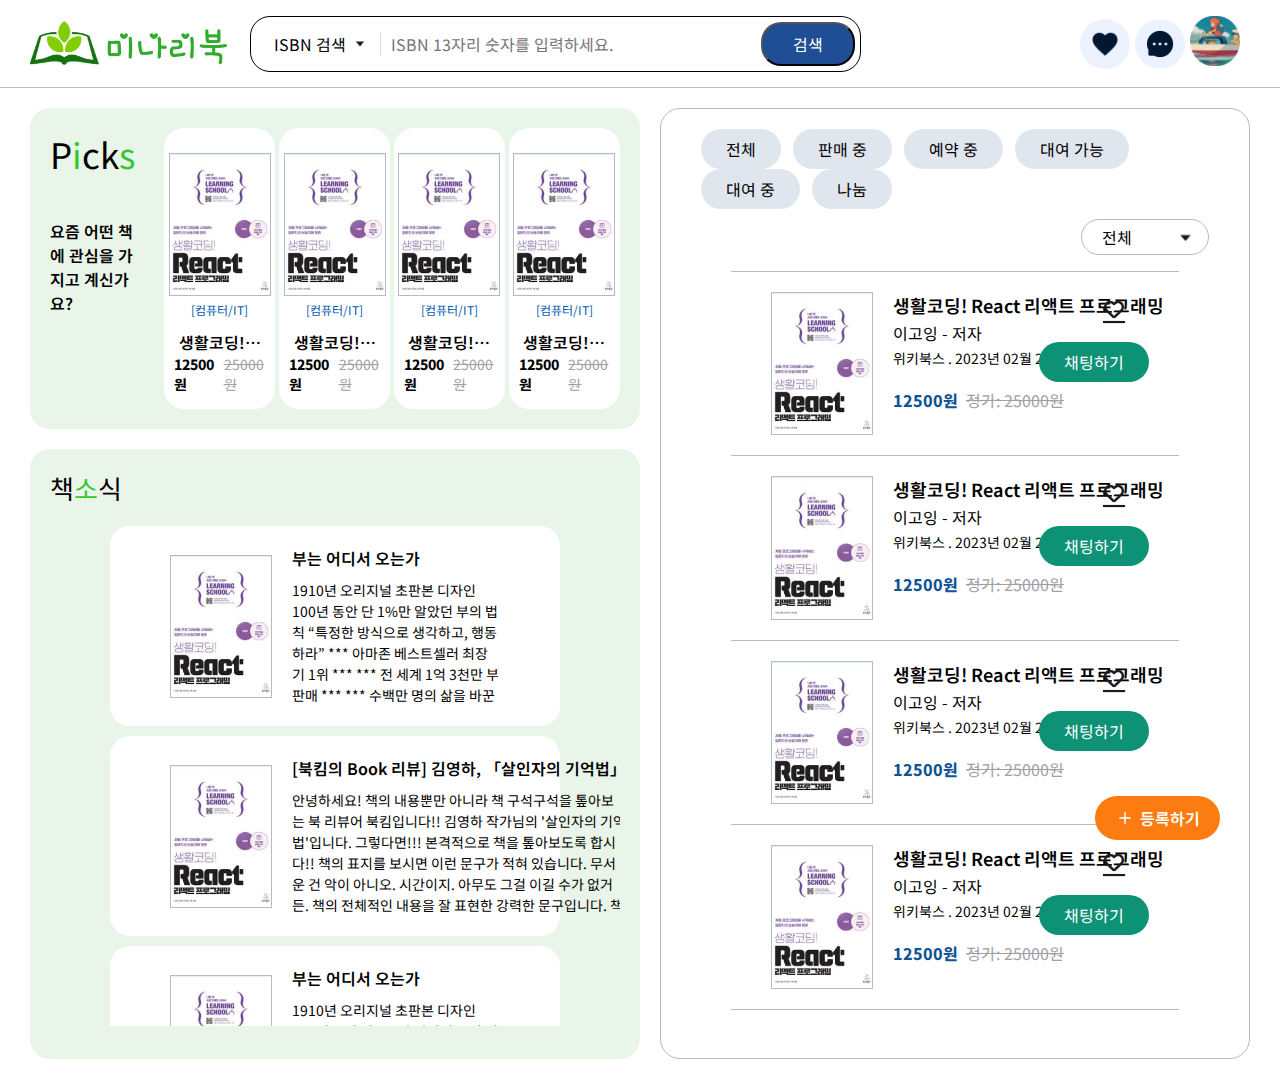
==== index.html @ 19fd7605 "fix: file restructuring" ====
<!DOCTYPE html>
<html>
<head>
    <meta charset="utf-8">
    <meta name="viewport" content="width=device-width, initial-scale=1">
    <title>홈페이지</title>
    <link rel="stylesheet" href="/public/css/header.css">
    <link rel="stylesheet" href="/public/css/main.css">
</head>
<body>
    <div class="header-container">
        <div class="search-container">
            <img src="/public/assets/images/logo.png" alt="">
            <div class="search-wrapper">
                <select id="search-type">
                    <option value="isbn"><span>ISBN 검색</span></option>
                    <option value="title">제목 검색</option>
                </select>
                <input type="text" class="search-input" placeholder="ISBN 13자리 숫자를 입력하세요.">
                <button class="search-btn">검색</button>
            </div>
            
        </div>
        <div class="menu-container">
            <ul class="menu-wrapper">
                <li id="interest-menu" class="active">
                    <img src="/public/assets/icons/interest-menu.png" alt="">
                </li>
                <li id="chat-menu">
                    <img src="/public/assets/icons/chat-menu.png" alt="">
                </li>
                <li id="profile-menu">
                    <img src="/public/assets/images/profile-image.png" alt="">
                </li>
            </ul>
        </div>

    </div>
    <div class="main-container">
        <div class="left-container">
            <div class="interest-container">
                <div class="intro-wrapper">
                    <div class="intro-title">P<span>i</span>ck<span>s</span></div>
                    <div class="intro-content">요즘 어떤 책에 관심을 가지고 계신가요?</div>
                </div>
                <div class="interest-wrapper">
                    <ul class="interest-book-wrapper">
                        <!-- <li class="interest-book-item">
                            <img src="/public/assets/images/book-image.png" alt="">
                            <div class="interest-book-info">
                                <div class="interest-book-title">책 제목</div>
                                <div class="interest-book-author">작가</div>
                            </div>
                        </li> -->
                    </ul>
                </div>
            </div>
            <div class="post-container">
                <div class="post-container-title">책<span>소</span>식</div>
                <ul class="post-wrapper">
                    <!-- <li class="post-item">
                        <img src="/public/assets/images/exampleBook.png" alt="">
                        <div class="post-content-wrapper">
                            <div class="post-title"></div>
                            <div class="post-content"></div>
                        </div>
                    </li> -->
                </ul>

            </div>
        </div>
        
        <div class="book-list-container">
            <div class="category-container">
                <div class="sorting-container">
                    <button class="all-btn">전체</button>
                    <button class="all-btn">판매 중</button>
                    <button class="all-btn">예약 중</button>
                    <button class="all-btn">대여 가능</button>
                    <button class="all-btn">대여 중</button>
                    <button class="all-btn">나눔</button>
                </div>
                <div class="category-select-container">
                    <select id="category-select">
                        <option value="all">전체</option>
                        <option value="novel">소설</option>
                        <option value="comic">만화</option>
                        <option value="it">컴퓨터/IT</option>
                        <option value="history">역사</option>
                        <option value="science">과학</option>
                        <option value="art">예술</option>
                        <option value="cook">요리</option>
                        <option value="travel">여행</option>
                        <option value="etc">기타</option>
                    </select>
                </div>
            </div>
            <div class="book-list-content">
                <ul class="book-list-wrapper">
                    <!-- <li class="book-item">
                        <img src="/public/assets/images/exampleBook.png" alt="">
                        <div class="book-info">
                            <div class="book-title">생활코딩! React 리액트 프로그래밍</div>
                            <div class="book-author">이고잉 - 저자</div>
                            <div class="book-publisher">위키북스 . 2023년 02월 22일</div>
                            <div class="book-price-wrapper">
                                <div class="book-sale-price">12,500원</div>
                                <div class="book-price">정가: 25000원</div>
                            </div>
                            <img class="heart-icon" src="/public/assets/icons/heart-white.png" alt="">
                            <button class="go-to-chat-btn">채팅하기</button>
                        </div>
                    </li> -->
                </ul>
            </div>
        </div>
        <div class="create-button-container">
            <div class="create-btn">
                <img src="/public/assets/icons/plus.png">
                <span>등록하기</span>
            </div>
            <ul class="create-option-wrapper">
                <li class="post-create-btn">
                    <img src="/public/assets/icons/post-create.png">
                    <span>게시글 작성</span>
                </li>
                <li class="shre-create-btn">
                    <img src="/public/assets/icons/share-create.png">
                    <span>책 나누기</span>
                </li>
                <li class="rent-create-btn">
                    <img src="/public/assets/icons/rent-create.png">
                    <span>책 대여 등록하기</span>
                </li>
                <li class="sell-create-btn">
                    <img src="/public/assets/icons/sell-create.png">
                    <span>책 판매하기</span>
                </li>
            </li>
        </ul>
    </div>
    <script src="/public/js/data.js"></script>
    <script src="/public/js/util/index.js"></script>
</body>
</html>
---- public/css/header.css ----
html, body {
    height: 100%;
    margin: 0;
    display: flex;
    flex-direction: column;
}
/*header*/
.header-container{
    display: flex;
    flex-direction: row;
    justify-content: space-between;
    align-items: center;
    border-bottom: 1px solid #C1BBBB;
    padding: 0 30px;
}
/*search-container*/
.search-container {
    display: flex;
    flex-direction: row;
    align-items: center;;
}
.search-container img {
    width: 200px;
    height: 50px;
}
.search-wrapper {
    display: flex;
    flex-direction: row;
    border: 1px solid #000;
    border-radius: 20px;
    padding: 5px;
    margin-left: 20px;
}
#search-type {
    padding: 8px 24px 8px 8px;
    background-image: url('/public/assets/icons/drop-down.png');
    background-repeat: no-repeat;
    background-position: right center;
    background-size: 20px;
    -webkit-appearance: none;
    -moz-appearance: none; 
    appearance: none;
    align-self: right;
    border: none;
    font-size: 16px;
    color: #000;
    background-color: transparent;
    margin-left: 10px;
}
#search-type:focus, 
#search-type:active {
    outline: none; 
}
.search-input {
    border: none;
    font-size: 16px;
    background-color: transparent;
    border-left: 1px solid #DFE0E1;
    margin: 10px;
    padding: 0 10px;
}
.search-btn{
    background-color: #1F4E94;
    border-radius: 20px;
    padding: 5px 30px;
    color: #fff;
    font-size: 16px;
}

/*menu-container*/
.menu-wrapper{
    display: flex;
    flex-direction: row;
    list-style: none;
    align-items: center;
}
#interest-menu,
#chat-menu {
    background-color: #ECF2FF;
    padding: 10px;
    border-radius: 50px;
    margin-right: 5px;
    display: flex;
    align-items: center;
}
#interest-menu img,
#chat-menu img {
    width: 30px;
    height: 30px;
}
#profile-menu img {
    width: 50px;
    height: 50px;
    margin-right: 10px;
}
---- public/css/main.css ----
@import url('https://fonts.googleapis.com/css2?family=Noto+Sans+KR:wght@100..900&display=swap');
* {
    font-family: "Noto Sans KR", sans-serif;
}
.main-container{
    flex: 1;
    display: flex;
    flex-direction: row;
    padding: 20px 30px;
}
.left-container{
    width: 50%;
    display: flex;
    flex-direction: column;
}
/*interest-container*/
.interest-container{
    border-radius: 20px;
    margin-bottom: 10px;
    background-color: #EAF5E9;
    padding: 20px;
    display: flex;
    flex-direction: row;
}
.intro-wrapper {
    width: 20%;
    margin-right: 20px;
}
.intro-wrapper > .intro-title {
    font-size: 35px;
    white-space: nowrap;
}
.intro-wrapper > .intro-title span{
    color: #32C82F;
}
.intro-wrapper > .intro-content {
    font-size: 16px;
    font-weight: 600;
    margin-top: 40px;
}
.interest-wrapper {
    width: 80%;
}
.interest-book-wrapper {
    list-style: none;
    display: flex;
    flex-direction: row;
    justify-content: center;
    align-items: center;
    justify-content: space-between;
    padding: 0;
    margin: 0;
    height: 100%;
}
.interest-book-item {
    background-color: #fff;
    border-radius: 20px;
    display: flex;
    flex-direction: column;
    padding: 10px;
    align-items: center;
    justify-content: center;
    width: 20%;
    margin: 0;
}
.interest-book-item > img {
    width: 100px;
    height: auto;
    border: 1px solid #B6BBC0;
    margin-top: 15px;
}
.interest-book-item > .category {
    font-size: 12px;
    color: #075DAD;
    margin-top: 5px;
}
.interest-book-item > .title {
    font-size: 16px;
    font-weight: 600;
    width: 90%;
    overflow: hidden;
    text-overflow: ellipsis;
    white-space: nowrap;
    margin-top: 12px;
}
.interest-book-item > .price-wrapper {
    display: flex;
    flex-direction: row;
    align-items: center;
    margin-bottom: 5px;
}
.interest-book-item > .price-wrapper > .price {
    font-size: 14px;
    font-weight: 400;
    text-decoration: line-through;
    color: #9FA1A8;
    margin-left: 8px;
}
.interest-book-item > .price-wrapper > .sale-price {
    font-size: 14px;
    font-weight: 800;
}

/*post-container*/
.post-container{
    flex: 1;
    border-radius: 20px;
    margin-top: 10px;
    background-color: #EAF5E9;
    padding: 20px;
    display: flex;
    flex-direction: column;
}
.post-container-title {
    font-size: 26px;
    margin-bottom: 20px;
}
.post-container-title > span{
    color: #32C82F;
}

.post-wrapper{
    padding: 0;
    margin: 0;
    list-style: none;
    max-height: 500px;
    overflow-y: scroll;
}
.post-wrapper::-webkit-scrollbar {
    width: 0;
}
.post-item {
    display: flex;
    flex-direction: row;
    align-items: center;
    padding: 10px;
    background-color: #fff;
    border-radius: 20px;
    margin: 0 60px;
    padding: 20px 60px;
    margin-bottom: 10px;
}
.post-item > img {
    width: 100px;
    height: auto;
    border: 1px solid #B6BBC0;
    margin-right: 20px;
}
.post-content-wrapper {
    display: flex;
    flex-direction: column;
    align-self: start;
}
.post-content-wrapper > .post-title {
    font-size: 16px;
    font-weight: 600;
    margin-bottom: 10px;
    overflow: hidden;
    text-overflow: ellipsis;
    white-space: nowrap;
    flex: 0 0 auto;
}
.post-content-wrapper > .post-content {
    height: 80%;
    font-size: 14px;
    font-weight: 400;
    line-height: 1.5;
    max-height: 126px;
    overflow: hidden;
    text-overflow: ellipsis;
    flex: 1 1 auto;
}
/*book-list-container*/
.book-list-container {
    display: flex;
    flex-direction: column;
}
.book-list-container{
    flex:1;
    border: 1px solid #B6BBC0;
    margin-left: 20px;
    border-radius: 20px;
    background-color: #fff;
    padding: 20px 40px;
}
.sorting-container{
    margin-bottom: 10px;
}
.sorting-container button {
    background-color: #E0E6ED;
    border: none;
    padding: 8px 25px;
    border-radius: 20px;
    font-size: 16px;
    margin-right: 8px;
}
.category-select-container{
    float: right;
}
#category-select{
    padding: 5px 40px 5px 20px;
    background-image: url('/public/assets/icons/drop-down.png');
    background-repeat: no-repeat;
    background-position: right 10px center;
    background-size: 25px;
    -webkit-appearance: none;
    -moz-appearance: none; 
    appearance: none;
    align-self: right;
    font-size: 16px;
    color: #000;
    background-color:transparent;
    border: 1px solid #B4BABD;
    border-radius: 20px;
}
#category-select:focus, 
#category-select:active {
    outline: none; 
}
.book-list-content {
    padding: 0 30px;
}
.book-list-wrapper{
    padding: 0;
    max-height: 750px;
    overflow-y: scroll;
}
.book-list-wrapper::-webkit-scrollbar {
    width: 0;
}
.book-list-wrapper:nth-child(1){
    border-top: 1px solid #B6BBC0;
}
.book-item {
    list-style: none;
    display: flex;
    flex-direction: row;
    padding: 20px 0;
    border-bottom: 1px solid #B6BBC0;
    cursor: pointer;
}
.book-info {
    position: relative;
    flex: 1;
}
.book-item img {
    width: 100px;
    height: auto;
    border: 1px solid #B6BBC0;
    margin-right: 20px;
    margin-left: 40px;
}
.book-info .book-title {
    font-size: 18px;
    font-weight: 600;
}
.book-info .book-author {
    font-size: 16px;
    font-weight: 400;
    margin-top: 3px;
}
.book-info .book-publisher{
    font-size: 14px;
    font-weight: 400;
    margin-top: 3px;
}
.book-info .book-price-wrapper {
    display: flex;
    flex-direction: row;
    margin-top: 20px;
}
.book-info .book-sale-price{
    font-size: 16px;
    font-weight: 800;
    color: #0F5493;
}
.book-info .book-price{
    font-size: 16px;
    font-weight: 400;
    text-decoration: line-through;
    color: #9FA1A8;
    margin-left: 8px;
}
.book-info img{
    width: 30px;
    height: 30px;
    border: none;
    background-color: transparent;
    position: absolute;
    top: 20px;
    right: 30px;
    transform: translateY(-50%);
    cursor: pointer;
}
.book-info .go-to-chat-btn{
    background-color: #0D9276;
    border: none;
    border-radius: 20px;
    padding: 8px 25px;
    color: #fff;
    font-size: 16px;
    position: absolute;
    top: 30px;
    right: 30px;
    transform: translateY(50%);
    cursor: pointer;
}

/* create-button-container */
.create-button-container {
    position: relative;
}
.create-btn {
    position: fixed;
    bottom: 60px;
    right: 60px;
    display: flex;
    flex-direction: row;
    align-items: center;
    justify-content: center;
    background-color: #FC7C12;
    border-radius: 30px;
    padding: 10px 20px;
    cursor: pointer;
    z-index: 100;
}
.create-btn img {
    width: 20px;
    height: 20px;
    margin-right: 5px;
}
.create-btn span {
    font-size: 16px;
    font-weight: 600;
    color: #fff;
}
.create-option-wrapper {
    list-style: none;
    border: 1px solid #CCCBC8;
    border-radius: 20px;
    padding: 10px;
    position: fixed;
    bottom: 95px;
    right: 60px;
    z-index: 100;
    background-color: #fff;
    box-shadow: 0 0 10px 0 rgba(0, 0, 0, 0.25);
    display: none;
}
.create-option-wrapper.show {
    display: block;
}
.create-option-wrapper > li {
    font-size: 16px;
    cursor: pointer;
    display: flex;
    flex-direction: row;
    align-items: center;
    justify-content: left;
    padding: 5px 10px;
}
.create-option-wrapper > li > img {
    width: 20px;
    height: 20px;
    margin-right: 10px;
}
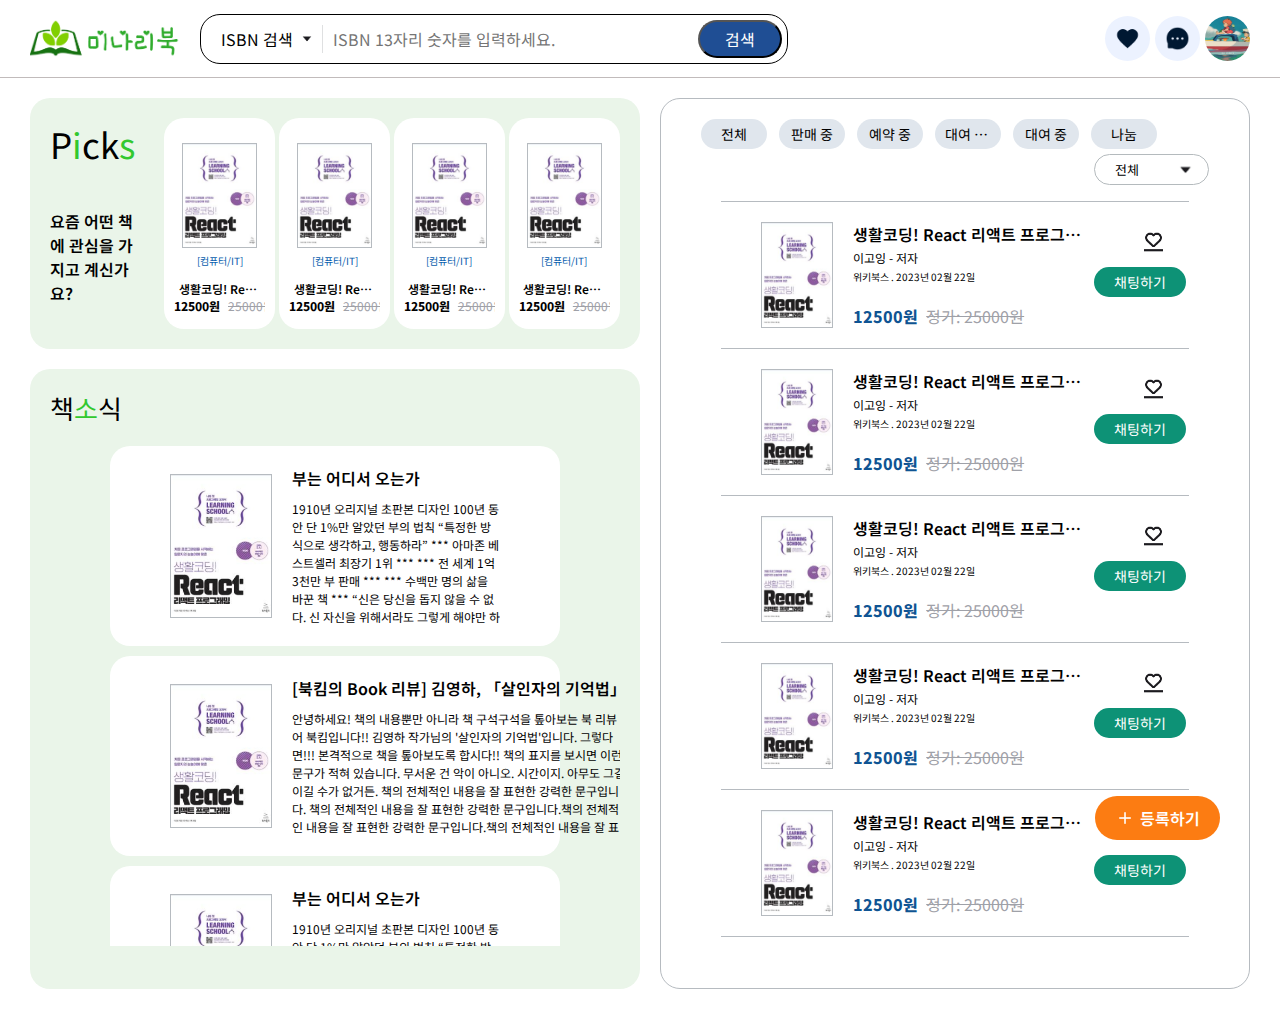
==== commit c34c3445: "fix: 오타" ====
--- a/index.html
+++ b/index.html
@@ -4,13 +4,13 @@
     <meta charset="utf-8">
     <meta name="viewport" content="width=device-width, initial-scale=1">
     <title>홈페이지</title>
-    <link rel="stylesheet" href="/public/css/header.css">
-    <link rel="stylesheet" href="/public/css/main.css">
+    <link rel="stylesheet" href="./css/header.css">
+    <link rel="stylesheet" href="./css/main.css">
 </head>
 <body>
     <div class="header-container">
         <div class="search-container">
-            <img src="/public/assets/images/logo.png" alt="">
+            <img src="./assets/images/logo.png" alt="">
             <div class="search-wrapper">
                 <select id="search-type">
                     <option value="isbn"><span>ISBN 검색</span></option>
@@ -24,13 +24,13 @@
         <div class="menu-container">
             <ul class="menu-wrapper">
                 <li id="interest-menu" class="active">
-                    <img src="/public/assets/icons/interest-menu.png" alt="">
+                    <img src="./assets/icons/interest-menu.png" alt="">
                 </li>
                 <li id="chat-menu">
-                    <img src="/public/assets/icons/chat-menu.png" alt="">
+                    <img src="./assets/icons/chat-menu.png" alt="">
                 </li>
                 <li id="profile-menu">
-                    <img src="/public/assets/images/profile-image.png" alt="">
+                    <img src="./assets/images/profile-image.png" alt="">
                 </li>
             </ul>
         </div>
@@ -116,30 +116,30 @@
         </div>
         <div class="create-button-container">
             <div class="create-btn">
-                <img src="/public/assets/icons/plus.png">
+                <img src="./assets/icons/plus.png">
                 <span>등록하기</span>
             </div>
             <ul class="create-option-wrapper">
                 <li class="post-create-btn">
-                    <img src="/public/assets/icons/post-create.png">
+                    <img src="./assets/icons/post-create.png">
                     <span>게시글 작성</span>
                 </li>
                 <li class="shre-create-btn">
-                    <img src="/public/assets/icons/share-create.png">
+                    <img src="./assets/icons/share-create.png">
                     <span>책 나누기</span>
                 </li>
                 <li class="rent-create-btn">
-                    <img src="/public/assets/icons/rent-create.png">
+                    <img src="./assets/icons/rent-create.png">
                     <span>책 대여 등록하기</span>
                 </li>
                 <li class="sell-create-btn">
-                    <img src="/public/assets/icons/sell-create.png">
+                    <img src="./assets/icons/sell-create.png">
                     <span>책 판매하기</span>
                 </li>
-            </li>
-        </ul>
+            </ul>
+        </div>
     </div>
-    <script src="/public/js/data.js"></script>
-    <script src="/public/js/util/index.js"></script>
+    <script src="./js/data.js"></script>
+    <script src="./js/util/index.js"></script>
 </body>
 </html>
--- a/css/header.css
+++ b/css/header.css
@@ -0,0 +1,104 @@
+html, body {
+    height: 100%;
+    margin: 0;
+    display: flex;
+    flex-direction: column;
+}
+/*header*/
+.header-container{
+    display: flex;
+    flex-direction: row;
+    justify-content: space-between;
+    align-items: center;
+    border-bottom: 1px solid #C1BBBB;
+    padding: 0 30px;
+}
+/*search-container*/
+.search-container {
+    display: flex;
+    flex-direction: row;
+    align-items: center;;
+}
+.search-container img {
+    width: 150px;
+    height: 40px;
+}
+.search-wrapper {
+    display: flex;
+    flex-direction: row;
+    border: 1px solid #000;
+    border-radius: 20px;
+    padding: 5px;
+    margin-left: 20px;
+}
+#search-type {
+    padding: 5px 24px 5px 5px;
+    background-image: url('../assets/icons/drop-down.png');
+    background-repeat: no-repeat;
+    background-position: right center;
+    background-size: 20px;
+    -webkit-appearance: none;
+    -moz-appearance: none; 
+    appearance: none;
+    align-self: right;
+    border: none;
+    font-size: 16px;
+    color: #000;
+    background-color: transparent;
+    margin-left: 10px;
+}
+#search-type:focus, 
+#search-type:active {
+    outline: none; 
+}
+.search-input {
+    border: none;
+    font-size: 16px;
+    background-color: transparent;
+    border-left: 1px solid #DFE0E1;
+    margin: 5px;
+    padding: 0 10px;
+}
+.search-input:focus {
+    outline: none;
+}
+.search-btn{
+    background-color: #1F4E94;
+    border-radius: 20px;
+    padding: 5px 25px;
+    color: #fff;
+    font-size: 16px;
+}
+
+/*menu-container*/
+.menu-wrapper{
+    display: flex;
+    flex-direction: row;
+    list-style: none;
+    align-items: center;
+}
+#interest-menu,
+#chat-menu {
+    background-color: #ECF2FF;
+    padding: 10px;
+    border-radius: 50px;
+    margin-right: 5px;
+    display: flex;
+    align-items: center;
+    cursor: pointer;
+}
+#interest-menu img,
+#chat-menu img {
+    width: 25px;
+    height: 25px;
+}
+#profile-menu img {
+    width: 45px;
+    height: 45px;
+    margin-right: 10px;
+    cursor: pointer;
+    border-radius: 50%;
+    display: flex;
+    margin: 0;
+}
+
--- a/css/main.css
+++ b/css/main.css
@@ -0,0 +1,382 @@
+@import url('https://fonts.googleapis.com/css2?family=Noto+Sans+KR:wght@100..900&display=swap');
+* {
+    font-family: "Noto Sans KR", sans-serif;
+}
+.main-container{
+    flex: 1;
+    display: flex;
+    flex-direction: row;
+    padding: 20px 30px;
+}
+.left-container{
+    width: 50%;
+    display: flex;
+    flex-direction: column;
+}
+/*interest-container*/
+.interest-container{
+    border-radius: 20px;
+    margin-bottom: 10px;
+    background-color: #EAF5E9;
+    padding: 20px;
+    display: flex;
+    flex-direction: row;
+}
+.intro-wrapper {
+    width: 20%;
+    margin-right: 20px;
+}
+.intro-wrapper > .intro-title {
+    font-size: 35px;
+    white-space: nowrap;
+}
+.intro-wrapper > .intro-title span{
+    color: #32C82F;
+}
+.intro-wrapper > .intro-content {
+    font-size: 16px;
+    font-weight: 600;
+    margin-top: 40px;
+}
+.interest-wrapper {
+    width: 80%;
+}
+.interest-book-wrapper {
+    list-style: none;
+    display: flex;
+    flex-direction: row;
+    justify-content: center;
+    align-items: center;
+    justify-content: space-between;
+    padding: 0;
+    margin: 0;
+    height: 100%;
+}
+.interest-book-item {
+    background-color: #fff;
+    border-radius: 20px;
+    display: flex;
+    flex-direction: column;
+    padding: 10px;
+    align-items: center;
+    justify-content: center;
+    width: 20%;
+    margin: 0;
+}
+.interest-book-item > img {
+    width: 80%;
+    height: auto;
+    border: 1px solid #B6BBC0;
+    margin-top: 15px;
+}
+.interest-book-item > .category {
+    font-size: 10px;
+    color: #075DAD;
+    margin-top: 5px;
+}
+.interest-book-item > .title {
+    font-size: 12px;
+    font-weight: 600;
+    width: 90%;
+    overflow: hidden;
+    text-overflow: ellipsis;
+    white-space: nowrap;
+    margin-top: 12px;
+}
+.interest-book-item > .price-wrapper {
+    display: flex;
+    flex-direction: row;
+    align-items: center;
+    margin-bottom: 5px;
+    width: 100%;
+    overflow: hidden;
+    text-overflow: ellipsis;
+    white-space: nowrap;
+}
+.interest-book-item > .price-wrapper > .price {
+    font-size: 12px;
+    font-weight: 400;
+    text-decoration: line-through;
+    color: #9FA1A8;
+    margin-left: 8px;
+}
+.interest-book-item > .price-wrapper > .sale-price {
+    font-size: 12px;
+    font-weight: 800;
+}
+
+/*post-container*/
+.post-container{
+    flex: 1;
+    border-radius: 20px;
+    margin-top: 10px;
+    background-color: #EAF5E9;
+    padding: 20px;
+    display: flex;
+    flex-direction: column;
+}
+.post-container-title {
+    font-size: 26px;
+    margin-bottom: 20px;
+}
+.post-container-title > span{
+    color: #32C82F;
+}
+
+.post-wrapper{
+    padding: 0;
+    margin: 0;
+    list-style: none;
+    max-height: 500px;
+    overflow-y: scroll;
+}
+.post-wrapper::-webkit-scrollbar {
+    width: 0;
+}
+.post-item {
+    display: flex;
+    flex-direction: row;
+    align-items: center;
+    padding: 10px;
+    background-color: #fff;
+    border-radius: 20px;
+    margin: 0 60px;
+    padding: 20px 60px;
+    margin-bottom: 10px;
+    cursor: pointer;
+}
+.post-item > img {
+    width: 100px;
+    height: auto;
+    border: 1px solid #B6BBC0;
+    margin-right: 20px;
+}
+.post-content-wrapper {
+    display: flex;
+    flex-direction: column;
+    align-self: start;
+}
+.post-content-wrapper > .post-title {
+    font-size: 16px;
+    font-weight: 600;
+    margin-bottom: 10px;
+    overflow: hidden;
+    text-overflow: ellipsis;
+    white-space: nowrap;
+    flex: 0 0 auto;
+}
+.post-content-wrapper > .post-content {
+    height: 80%;
+    font-size: 12px;
+    font-weight: 400;
+    line-height: 1.5;
+    max-height: 126px;
+    overflow: hidden;
+    text-overflow: ellipsis;
+    flex: 1 1 auto;
+}
+/*book-list-container*/
+.book-list-container {
+    display: flex;
+    flex-direction: column;
+}
+.book-list-container{
+    flex:1;
+    border: 1px solid #B6BBC0;
+    margin-left: 20px;
+    border-radius: 20px;
+    background-color: #fff;
+    padding: 20px 40px;
+}
+.sorting-container{
+    margin-bottom: 5px;
+}
+.sorting-container button {
+    background-color: #E0E6ED;
+    border: none;
+    padding: 5px 10px;
+    border-radius: 20px;
+    font-size: 14px;
+    margin-right: 8px;
+    cursor: pointer;
+    width: 13%;
+    overflow: hidden;
+    text-overflow: ellipsis;
+    white-space: nowrap;
+}
+.category-select-container{
+    float: right;
+}
+#category-select{
+    padding: 5px 40px 5px 20px;
+    background-image: url('../assets/icons/drop-down.png');
+    background-repeat: no-repeat;
+    background-position: right 10px center;
+    background-size: 25px;
+    -webkit-appearance: none;
+    -moz-appearance: none; 
+    appearance: none;
+    align-self: right;
+    font-size: 13px;
+    color: #000;
+    background-color:transparent;
+    border: 1px solid #B4BABD;
+    border-radius: 20px;
+}
+#category-select:focus, 
+#category-select:active {
+    outline: none; 
+}
+.book-list-content {
+    padding: 0 20px;
+}
+.book-list-wrapper{
+    padding: 0;
+    max-height: 750px;
+    overflow-y: scroll;
+}
+.book-list-wrapper::-webkit-scrollbar {
+    width: 0;
+}
+.book-list-wrapper:nth-child(1){
+    border-top: 1px solid #B6BBC0;
+}
+.book-item {
+    list-style: none;
+    display: flex;
+    flex-direction: row;
+    padding: 20px 0;
+    border-bottom: 1px solid #B6BBC0;
+    cursor: pointer;
+}
+.book-info {
+    position: relative;
+    flex: 1;
+}
+.book-item img {
+    width: 15%;
+    height: auto;
+    border: 1px solid #B6BBC0;
+    margin-right: 20px;
+    margin-left: 40px;
+}
+.book-info .book-title {
+    font-size: 16px;
+    font-weight: 600;
+    width: 70%;
+    overflow: hidden;
+    text-overflow: ellipsis;
+    white-space: nowrap;
+}
+.book-info .book-author {
+    font-size: 12px;
+    font-weight: 400;
+    margin-top: 3px;
+}
+.book-info .book-publisher{
+    font-size: 10px;
+    font-weight: 400;
+    margin-top: 3px;
+}
+.book-info .book-price-wrapper {
+    display: flex;
+    flex-direction: row;
+    margin-top: 20px;
+}
+.book-info .book-sale-price{
+    font-size: 16px;
+    font-weight: 800;
+    color: #0F5493;
+}
+.book-info .book-price{
+    font-size: 16px;
+    font-weight: 400;
+    text-decoration: line-through;
+    color: #9FA1A8;
+    margin-left: 8px;
+}
+.book-info img{
+    width: 25px;
+    height: 25px;
+    border: none;
+    background-color: transparent;
+    position: absolute;
+    top: 20px;
+    right: 1%;
+    transform: translateY(-50%);
+    cursor: pointer;
+}
+.book-info .go-to-chat-btn{
+    background-color: #0D9276;
+    border: none;
+    border-radius: 20px;
+    padding: 5px 20px;
+    color: #fff;
+    font-size: 14px;
+    position: absolute;
+    top: 30px;
+    right: 1%;
+    transform: translateY(50%);
+    cursor: pointer;
+}
+
+/* create-button-container */
+.create-button-container {
+    position: relative;
+}
+.create-btn {
+    position: fixed;
+    bottom: 60px;
+    right: 60px;
+    display: flex;
+    flex-direction: row;
+    align-items: center;
+    justify-content: center;
+    background-color: #FC7C12;
+    border-radius: 30px;
+    padding: 10px 20px;
+    cursor: pointer;
+    z-index: 100;
+}
+.create-btn img {
+    width: 20px;
+    height: 20px;
+    margin-right: 5px;
+}
+.create-btn span {
+    font-size: 16px;
+    font-weight: 600;
+    color: #fff;
+}
+.create-option-wrapper {
+    list-style: none;
+    border: 1px solid #CCCBC8;
+    border-radius: 20px;
+    padding: 10px;
+    position: fixed;
+    bottom: 95px;
+    right: 60px;
+    z-index: 100;
+    background-color: #fff;
+    box-shadow: 0 0 10px 0 rgba(0, 0, 0, 0.25);
+    display: none;
+}
+.create-option-wrapper.show {
+    display: block;
+}
+.create-option-wrapper > li {
+    font-size: 16px;
+    cursor: pointer;
+    display: flex;
+    flex-direction: row;
+    align-items: center;
+    justify-content: left;
+    padding: 5px 10px;
+}
+.create-option-wrapper > li > img {
+    width: 20px;
+    height: 20px;
+    margin-right: 10px;
+}
+
+
